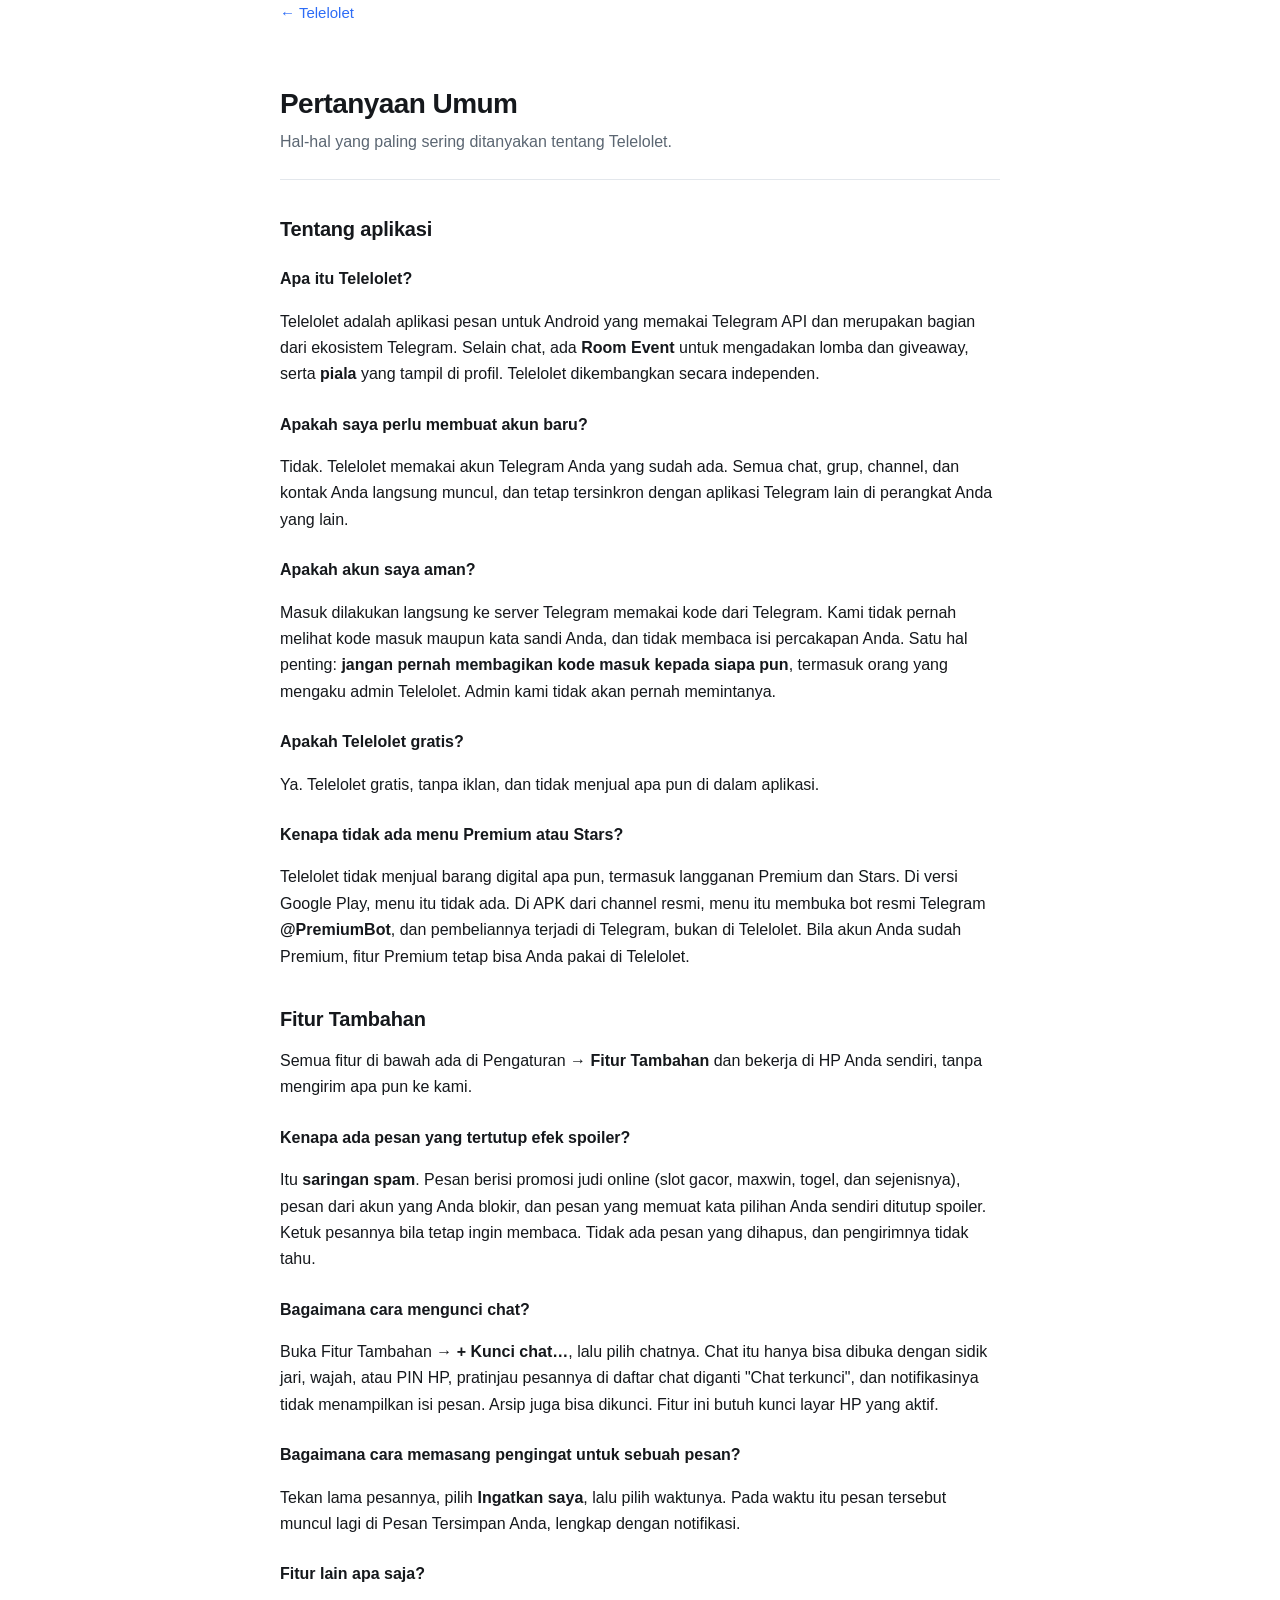
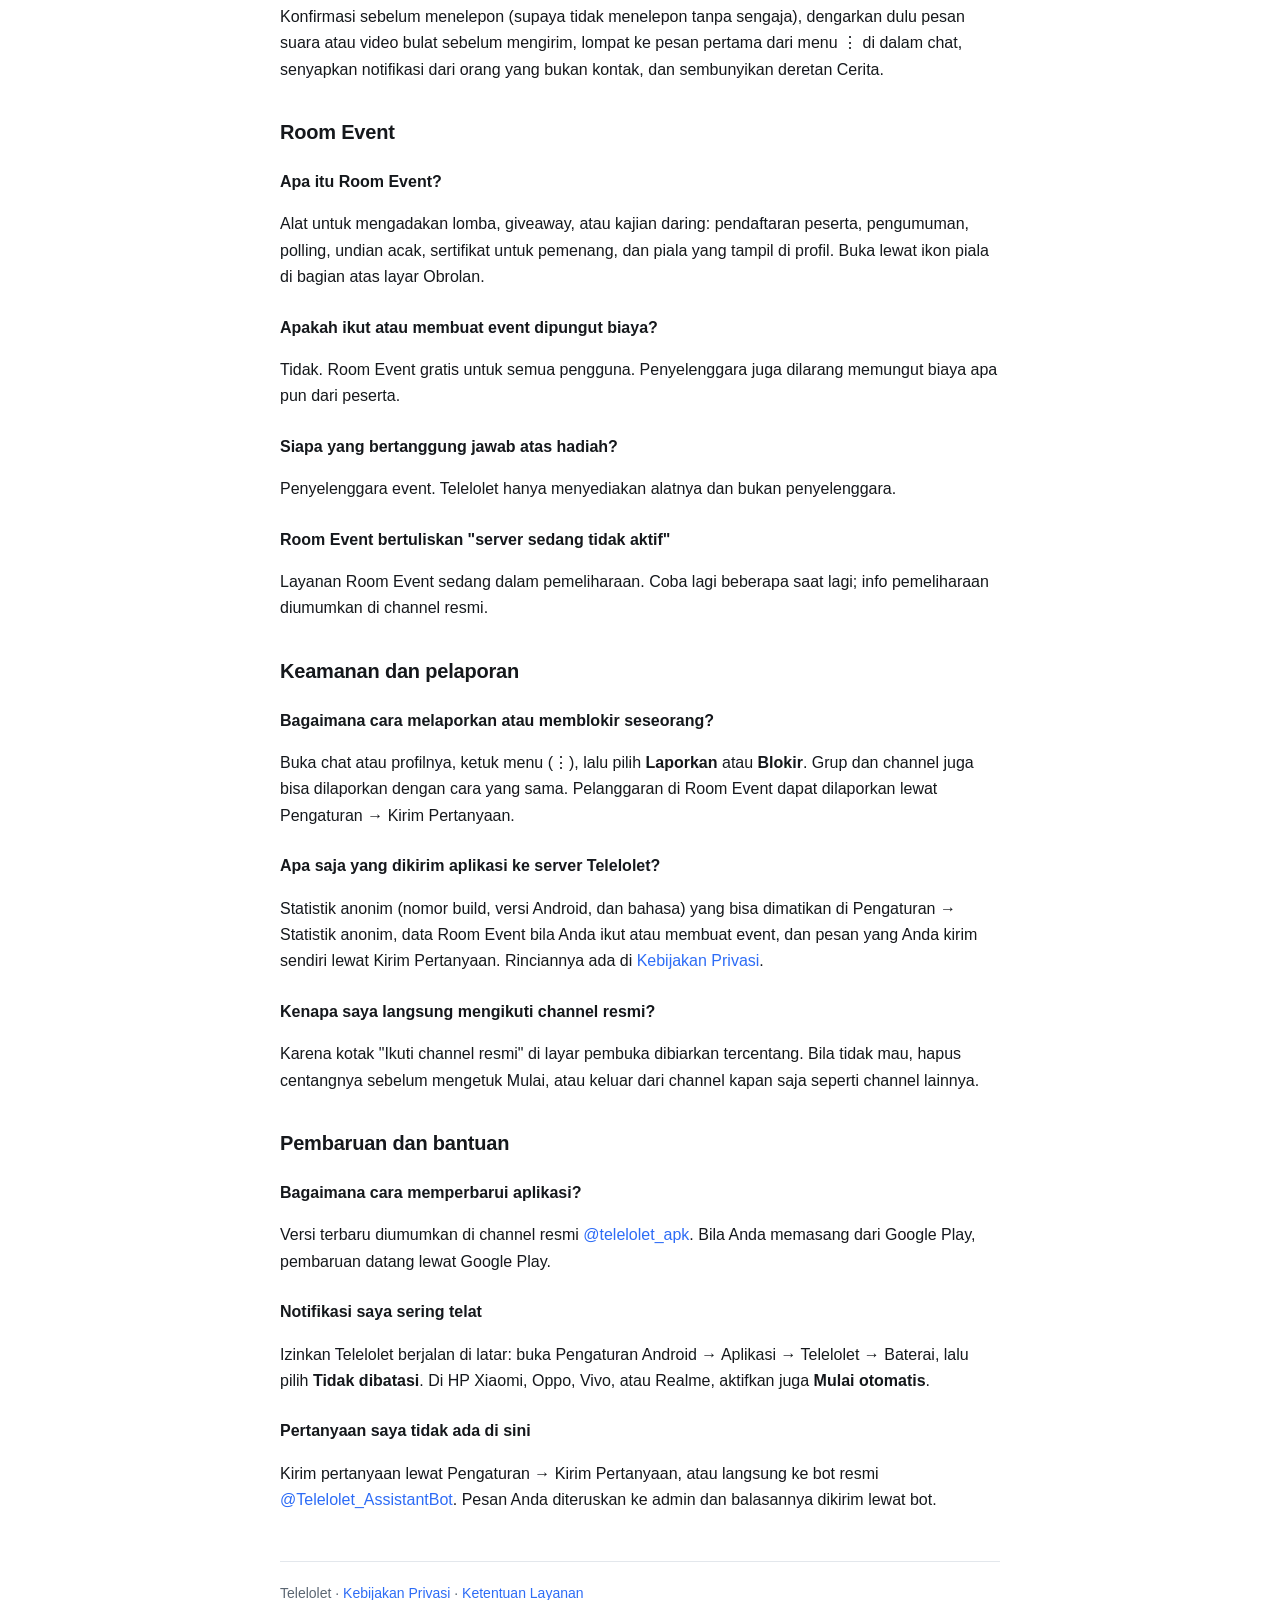
==== faq.html @ deda18d4 "Perbarui kebijakan, ketentuan, dan FAQ: Fitur Tambahan, ikut channel, tanpa Market Co-Authored-By: C" ====
<!doctype html>
<html lang="id">
<head>
<meta charset="utf-8">
<meta name="viewport" content="width=device-width, initial-scale=1">
<title>Pertanyaan Umum — Telelolet</title>
<meta name="description" content="Pertanyaan yang sering diajukan tentang aplikasi Telelolet untuk Android.">
<link rel="stylesheet" href="style.css">
</head>
<body>
<div class="wrap">

<a class="back" href="./">← Telelolet</a>

<header>
  <h1>Pertanyaan Umum</h1>
  <p class="lede">Hal-hal yang paling sering ditanyakan tentang Telelolet.</p>
</header>

<h2>Tentang aplikasi</h2>

<h3>Apa itu Telelolet?</h3>
<p>Telelolet adalah aplikasi pesan untuk Android yang memakai Telegram API dan merupakan
bagian dari ekosistem Telegram. Selain chat, ada <strong>Room Event</strong> untuk
mengadakan lomba dan giveaway, serta <strong>piala</strong> yang tampil di profil.
Telelolet dikembangkan secara independen.</p>

<h3>Apakah saya perlu membuat akun baru?</h3>
<p>Tidak. Telelolet memakai akun Telegram Anda yang sudah ada. Semua chat, grup,
channel, dan kontak Anda langsung muncul, dan tetap tersinkron dengan aplikasi Telegram
lain di perangkat Anda yang lain.</p>

<h3>Apakah akun saya aman?</h3>
<p>Masuk dilakukan langsung ke server Telegram memakai kode dari Telegram. Kami tidak
pernah melihat kode masuk maupun kata sandi Anda, dan tidak membaca isi percakapan Anda.
Satu hal penting: <strong>jangan pernah membagikan kode masuk kepada siapa pun</strong>,
termasuk orang yang mengaku admin Telelolet. Admin kami tidak akan pernah memintanya.</p>

<h3>Apakah Telelolet gratis?</h3>
<p>Ya. Telelolet gratis, tanpa iklan, dan tidak menjual apa pun di dalam aplikasi.</p>

<h3>Kenapa tidak ada menu Premium atau Stars?</h3>
<p>Telelolet tidak menjual barang digital apa pun, termasuk langganan Premium dan
Stars. Di versi Google Play, menu itu tidak ada. Di APK dari channel resmi, menu itu
membuka bot resmi Telegram <strong>@PremiumBot</strong>, dan pembeliannya terjadi di
Telegram, bukan di Telelolet. Bila akun Anda sudah Premium, fitur Premium tetap bisa
Anda pakai di Telelolet.</p>

<h2>Fitur Tambahan</h2>

<p>Semua fitur di bawah ada di Pengaturan → <strong>Fitur Tambahan</strong> dan
bekerja di HP Anda sendiri, tanpa mengirim apa pun ke kami.</p>

<h3>Kenapa ada pesan yang tertutup efek spoiler?</h3>
<p>Itu <strong>saringan spam</strong>. Pesan berisi promosi judi online (slot gacor,
maxwin, togel, dan sejenisnya), pesan dari akun yang Anda blokir, dan pesan yang memuat
kata pilihan Anda sendiri ditutup spoiler. Ketuk pesannya bila tetap ingin membaca.
Tidak ada pesan yang dihapus, dan pengirimnya tidak tahu.</p>

<h3>Bagaimana cara mengunci chat?</h3>
<p>Buka Fitur Tambahan → <strong>+ Kunci chat…</strong>, lalu pilih chatnya. Chat itu
hanya bisa dibuka dengan sidik jari, wajah, atau PIN HP, pratinjau pesannya di daftar
chat diganti "Chat terkunci", dan notifikasinya tidak menampilkan isi pesan. Arsip juga
bisa dikunci. Fitur ini butuh kunci layar HP yang aktif.</p>

<h3>Bagaimana cara memasang pengingat untuk sebuah pesan?</h3>
<p>Tekan lama pesannya, pilih <strong>Ingatkan saya</strong>, lalu pilih waktunya.
Pada waktu itu pesan tersebut muncul lagi di Pesan Tersimpan Anda, lengkap dengan
notifikasi.</p>

<h3>Fitur lain apa saja?</h3>
<p>Konfirmasi sebelum menelepon (supaya tidak menelepon tanpa sengaja), dengarkan dulu
pesan suara atau video bulat sebelum mengirim, lompat ke pesan pertama dari menu ⋮
di dalam chat, senyapkan notifikasi dari orang yang bukan kontak, dan sembunyikan
deretan Cerita.</p>

<h2>Room Event</h2>

<h3>Apa itu Room Event?</h3>
<p>Alat untuk mengadakan lomba, giveaway, atau kajian daring: pendaftaran peserta,
pengumuman, polling, undian acak, sertifikat untuk pemenang, dan piala yang tampil di
profil. Buka lewat ikon piala di bagian atas layar Obrolan.</p>

<h3>Apakah ikut atau membuat event dipungut biaya?</h3>
<p>Tidak. Room Event gratis untuk semua pengguna. Penyelenggara juga dilarang memungut
biaya apa pun dari peserta.</p>

<h3>Siapa yang bertanggung jawab atas hadiah?</h3>
<p>Penyelenggara event. Telelolet hanya menyediakan alatnya dan bukan penyelenggara.</p>

<h3>Room Event bertuliskan "server sedang tidak aktif"</h3>
<p>Layanan Room Event sedang dalam pemeliharaan. Coba lagi beberapa saat lagi; info
pemeliharaan diumumkan di channel resmi.</p>

<h2>Keamanan dan pelaporan</h2>

<h3>Bagaimana cara melaporkan atau memblokir seseorang?</h3>
<p>Buka chat atau profilnya, ketuk menu (⋮), lalu pilih <strong>Laporkan</strong> atau
<strong>Blokir</strong>. Grup dan channel juga bisa dilaporkan dengan cara yang sama.
Pelanggaran di Room Event dapat dilaporkan lewat Pengaturan → Kirim Pertanyaan.</p>

<h3>Apa saja yang dikirim aplikasi ke server Telelolet?</h3>
<p>Statistik anonim (nomor build, versi Android, dan bahasa) yang bisa dimatikan di
Pengaturan → Statistik anonim, data Room Event bila Anda ikut atau membuat event, dan
pesan yang Anda kirim sendiri lewat Kirim Pertanyaan. Rinciannya ada di
<a href="privacy.html">Kebijakan Privasi</a>.</p>

<h3>Kenapa saya langsung mengikuti channel resmi?</h3>
<p>Karena kotak "Ikuti channel resmi" di layar pembuka dibiarkan tercentang. Bila
tidak mau, hapus centangnya sebelum mengetuk Mulai, atau keluar dari channel kapan
saja seperti channel lainnya.</p>

<h2>Pembaruan dan bantuan</h2>

<h3>Bagaimana cara memperbarui aplikasi?</h3>
<p>Versi terbaru diumumkan di channel resmi
<a href="https://t.me/telelolet_apk" rel="noopener">@telelolet_apk</a>. Bila Anda
memasang dari Google Play, pembaruan datang lewat Google Play.</p>

<h3>Notifikasi saya sering telat</h3>
<p>Izinkan Telelolet berjalan di latar: buka Pengaturan Android → Aplikasi → Telelolet →
Baterai, lalu pilih <strong>Tidak dibatasi</strong>. Di HP Xiaomi, Oppo, Vivo, atau
Realme, aktifkan juga <strong>Mulai otomatis</strong>.</p>

<h3>Pertanyaan saya tidak ada di sini</h3>
<p>Kirim pertanyaan lewat Pengaturan → Kirim Pertanyaan, atau langsung ke bot resmi
<a href="https://t.me/Telelolet_AssistantBot" rel="noopener">@Telelolet_AssistantBot</a>.
Pesan Anda diteruskan ke admin dan balasannya dikirim lewat bot.</p>

<footer>
  Telelolet · <a href="privacy.html">Kebijakan Privasi</a> ·
  <a href="terms.html">Ketentuan Layanan</a>
</footer>

</div>
</body>
</html>
---- style.css ----
:root {
  --bg: #ffffff;
  --surface: #f6f7f9;
  --text: #15181c;
  --muted: #5b6672;
  --line: #e3e7ec;
  --accent: #2d6cf6;
}
@media (prefers-color-scheme: dark) {
  :root:not([data-theme="light"]) {
    --bg: #0f1419;
    --surface: #171c22;
    --text: #e7ecf2;
    --muted: #9aa7b4;
    --line: #262d36;
    --accent: #5b92ff;
  }
}
:root[data-theme="dark"] {
  --bg: #0f1419;
  --surface: #171c22;
  --text: #e7ecf2;
  --muted: #9aa7b4;
  --line: #262d36;
  --accent: #5b92ff;
}

* { box-sizing: border-box; }

body {
  margin: 0;
  padding: 0 16px 64px;
  background: var(--bg);
  color: var(--text);
  font: 16px/1.65 -apple-system, BlinkMacSystemFont, "Segoe UI", Roboto, Helvetica, Arial, sans-serif;
  -webkit-text-size-adjust: 100%;
}

.wrap { max-width: 720px; margin: 0 auto; }

header {
  padding: 40px 0 24px;
  border-bottom: 1px solid var(--line);
  margin-bottom: 32px;
}

h1 { font-size: 28px; line-height: 1.25; margin: 0 0 8px; letter-spacing: -0.02em; }
h2 { font-size: 20px; line-height: 1.3; margin: 36px 0 12px; letter-spacing: -0.01em; }
h3 { font-size: 16px; margin: 24px 0 8px; }

.lede { color: var(--muted); margin: 0; }
.updated { color: var(--muted); font-size: 14px; margin: 12px 0 0; }

a { color: var(--accent); text-decoration: none; }
a:hover { text-decoration: underline; }

ul, ol { padding-left: 22px; }
li { margin: 6px 0; }

.card {
  background: var(--surface);
  border: 1px solid var(--line);
  border-radius: 14px;
  padding: 18px 20px;
  margin: 20px 0;
}

.card h2, .card h3 { margin-top: 0; }

.nav { display: flex; flex-wrap: wrap; gap: 10px; margin-top: 20px; }
.nav a {
  display: inline-block;
  padding: 11px 18px;
  background: var(--surface);
  border: 1px solid var(--line);
  border-radius: 10px;
  color: var(--text);
  font-weight: 600;
  font-size: 15px;
}
.nav a:hover { border-color: var(--accent); text-decoration: none; }

footer {
  margin-top: 48px;
  padding-top: 20px;
  border-top: 1px solid var(--line);
  color: var(--muted);
  font-size: 14px;
}

code {
  background: var(--surface);
  border: 1px solid var(--line);
  border-radius: 5px;
  padding: 1px 5px;
  font-size: 0.9em;
}

.back { display: inline-block; margin-bottom: 20px; font-size: 15px; }
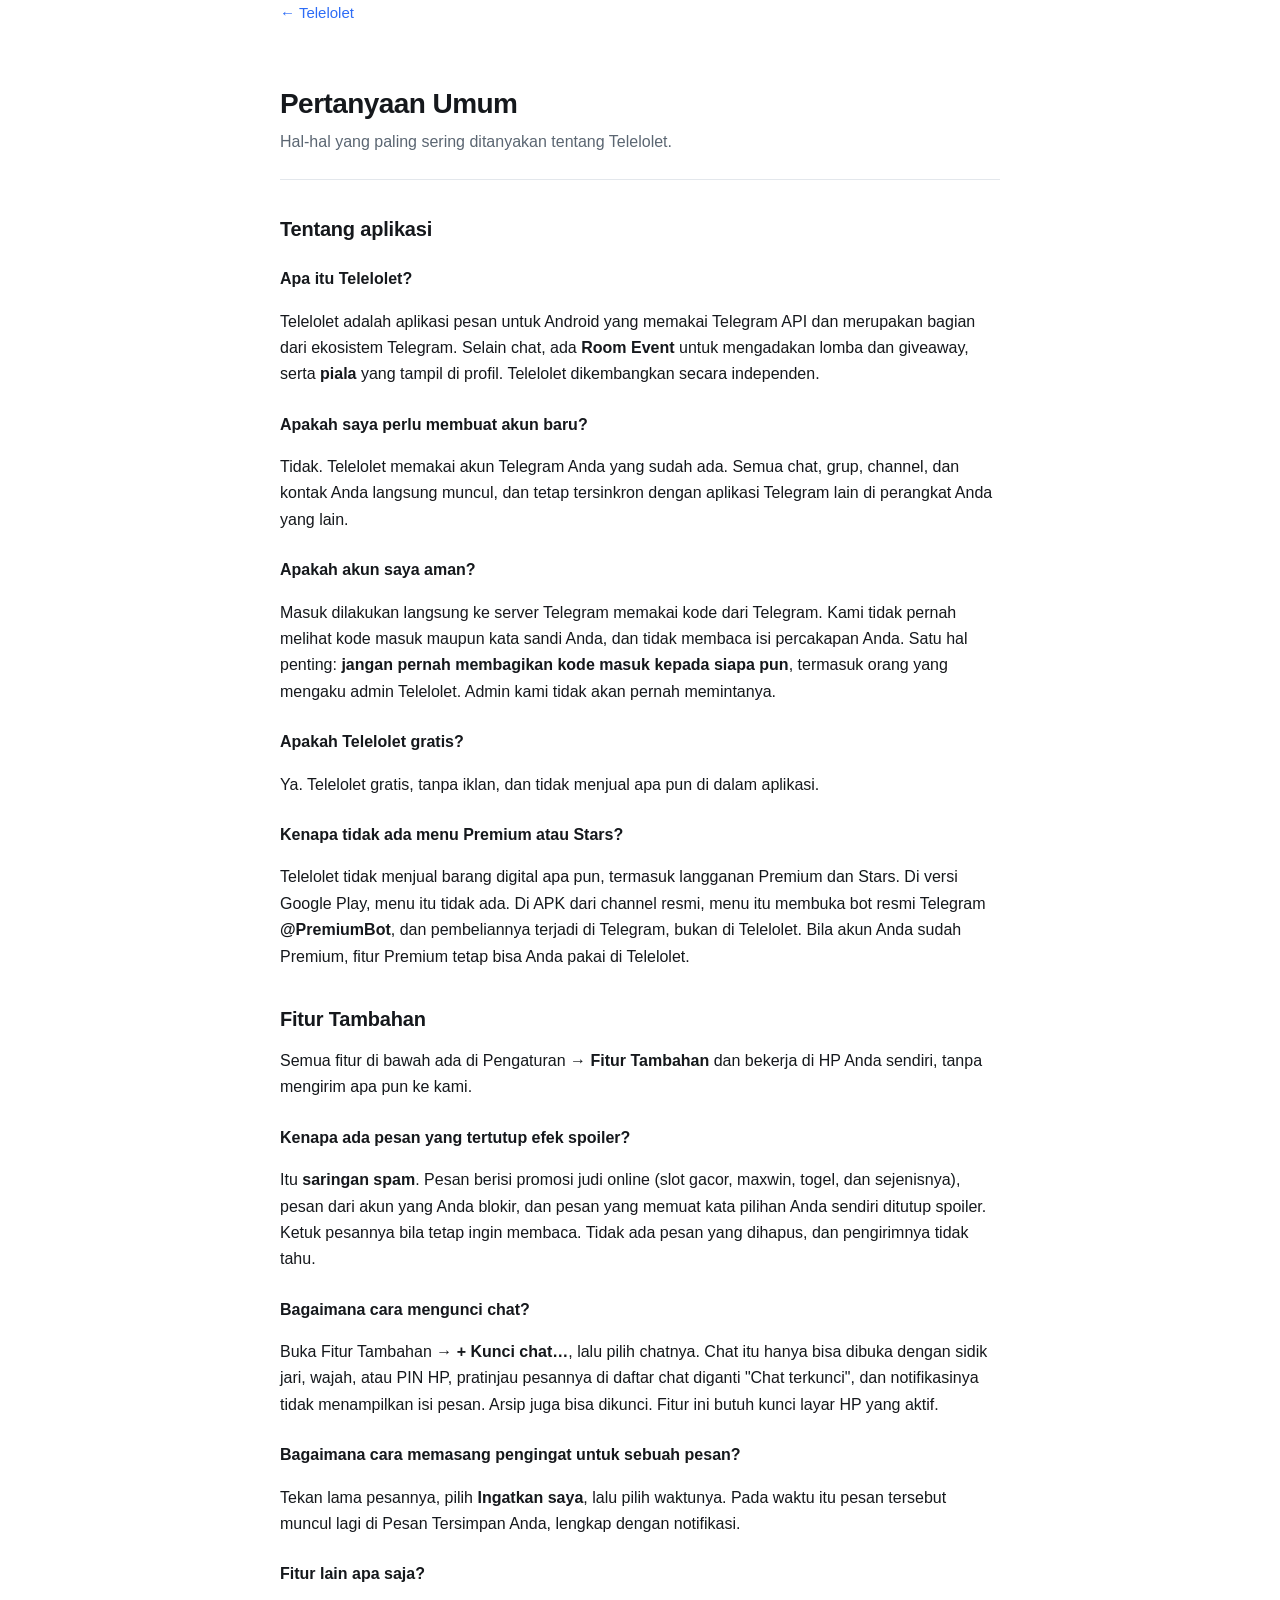
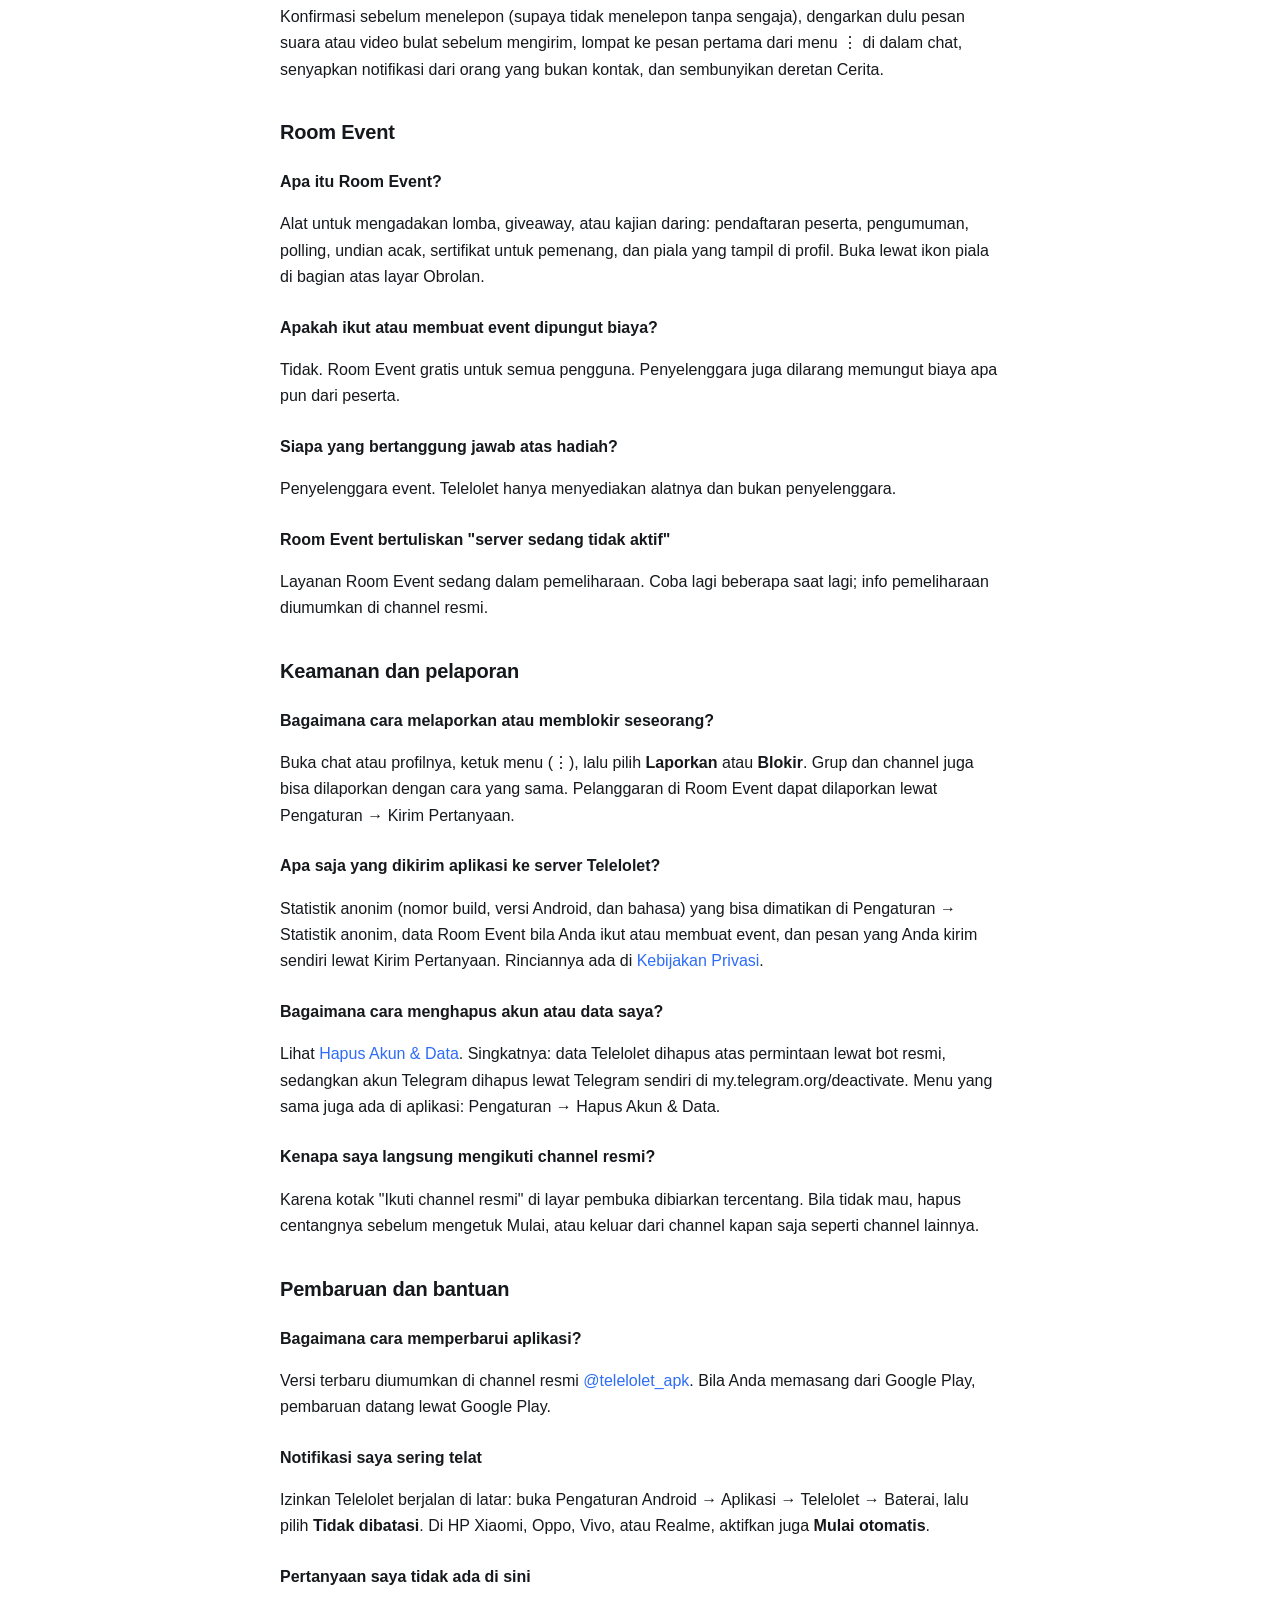
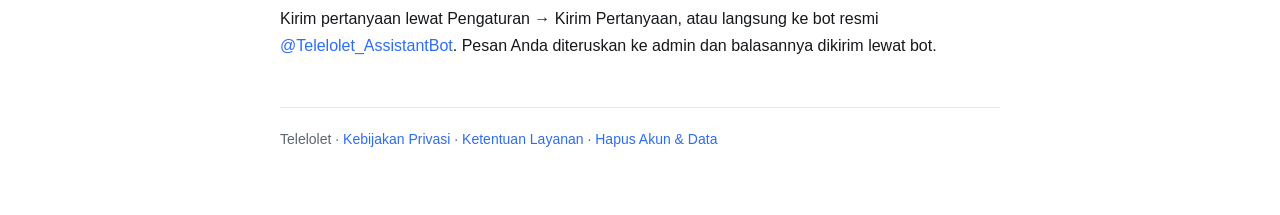
==== commit 18e47b4f: "Halaman Hapus Akun & Data; kebijakan privasi diperjelas Co-Authored-By: Claude Opus 5.5 <noreply@ant" ====
--- a/faq.html
+++ b/faq.html
@@ -105,6 +105,12 @@
 pesan yang Anda kirim sendiri lewat Kirim Pertanyaan. Rinciannya ada di
 <a href="privacy.html">Kebijakan Privasi</a>.</p>
 
+<h3>Bagaimana cara menghapus akun atau data saya?</h3>
+<p>Lihat <a href="hapus-akun.html">Hapus Akun &amp; Data</a>. Singkatnya: data Telelolet
+dihapus atas permintaan lewat bot resmi, sedangkan akun Telegram dihapus lewat
+Telegram sendiri di my.telegram.org/deactivate. Menu yang sama juga ada di aplikasi:
+Pengaturan → Hapus Akun &amp; Data.</p>
+
 <h3>Kenapa saya langsung mengikuti channel resmi?</h3>
 <p>Karena kotak "Ikuti channel resmi" di layar pembuka dibiarkan tercentang. Bila
 tidak mau, hapus centangnya sebelum mengetuk Mulai, atau keluar dari channel kapan
@@ -129,7 +135,7 @@
 
 <footer>
   Telelolet · <a href="privacy.html">Kebijakan Privasi</a> ·
-  <a href="terms.html">Ketentuan Layanan</a>
+  <a href="terms.html">Ketentuan Layanan</a> · <a href="hapus-akun.html">Hapus Akun &amp; Data</a>
 </footer>
 
 </div>
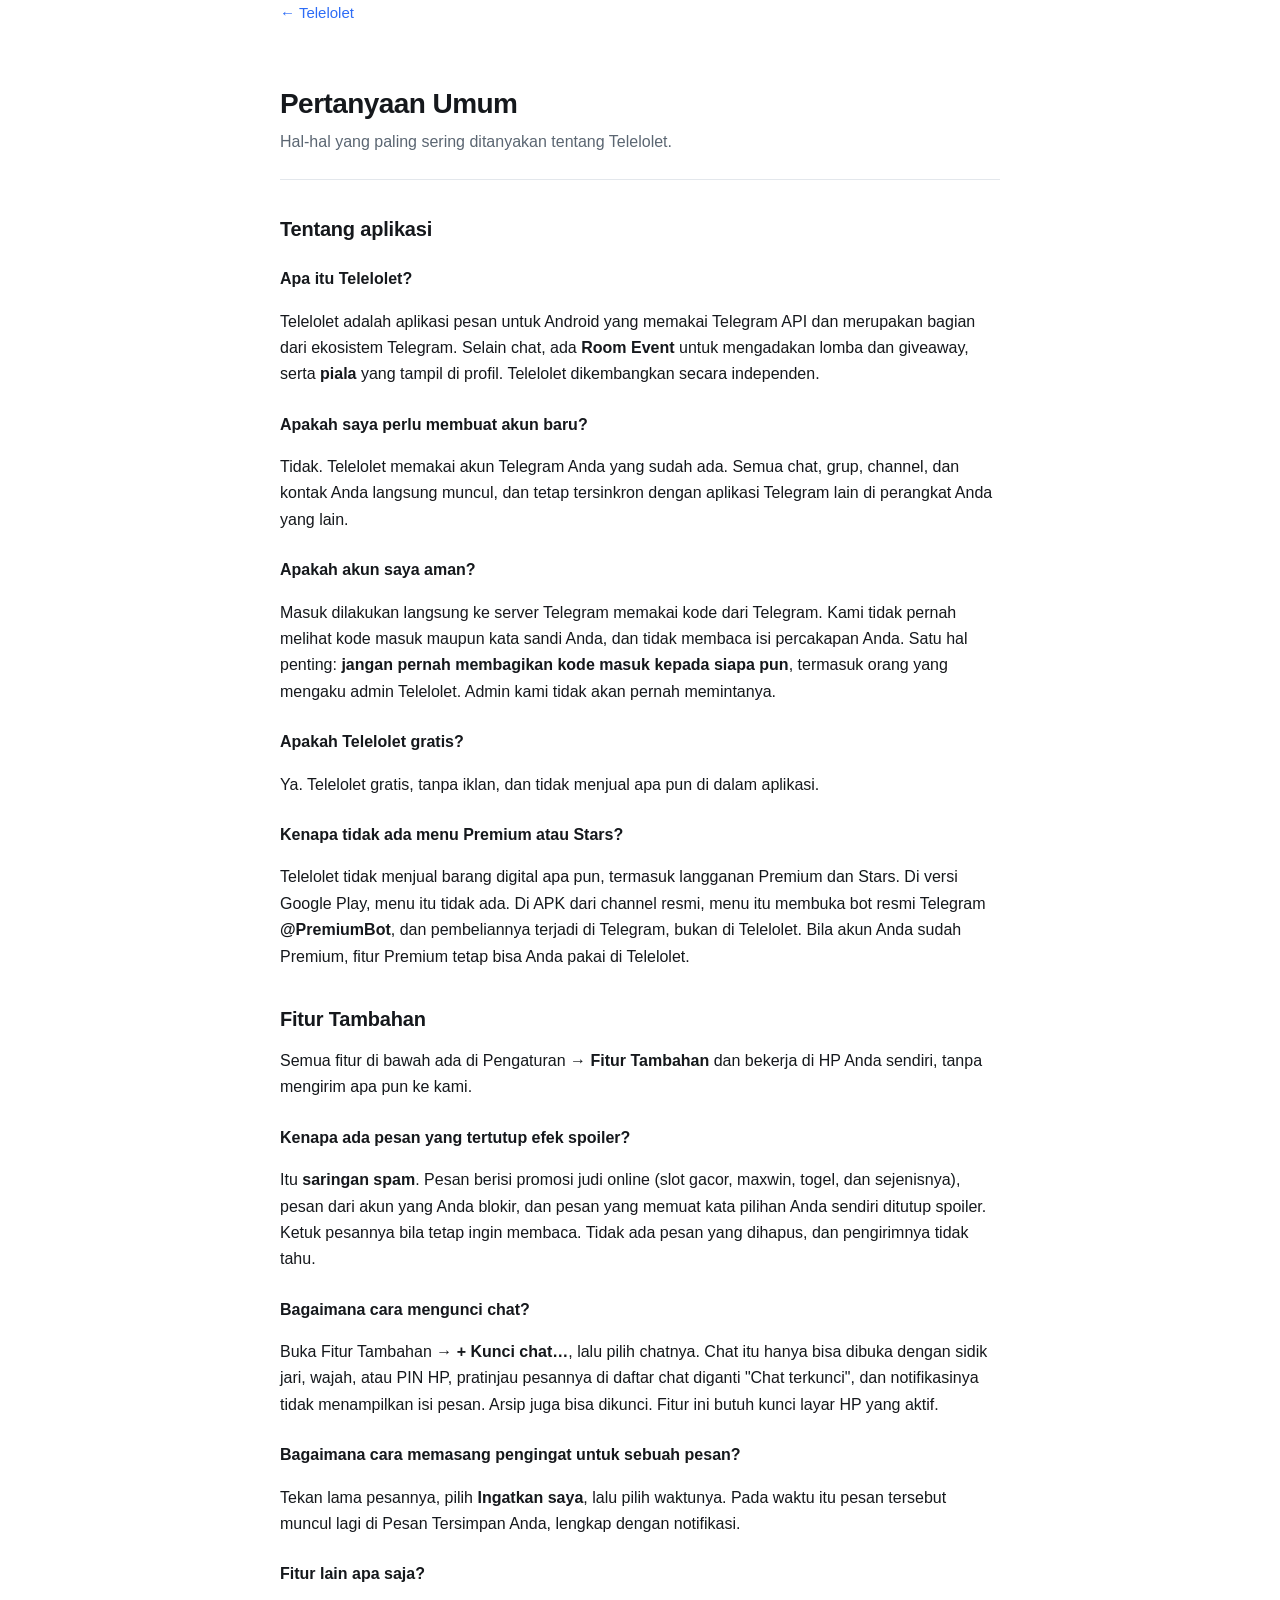
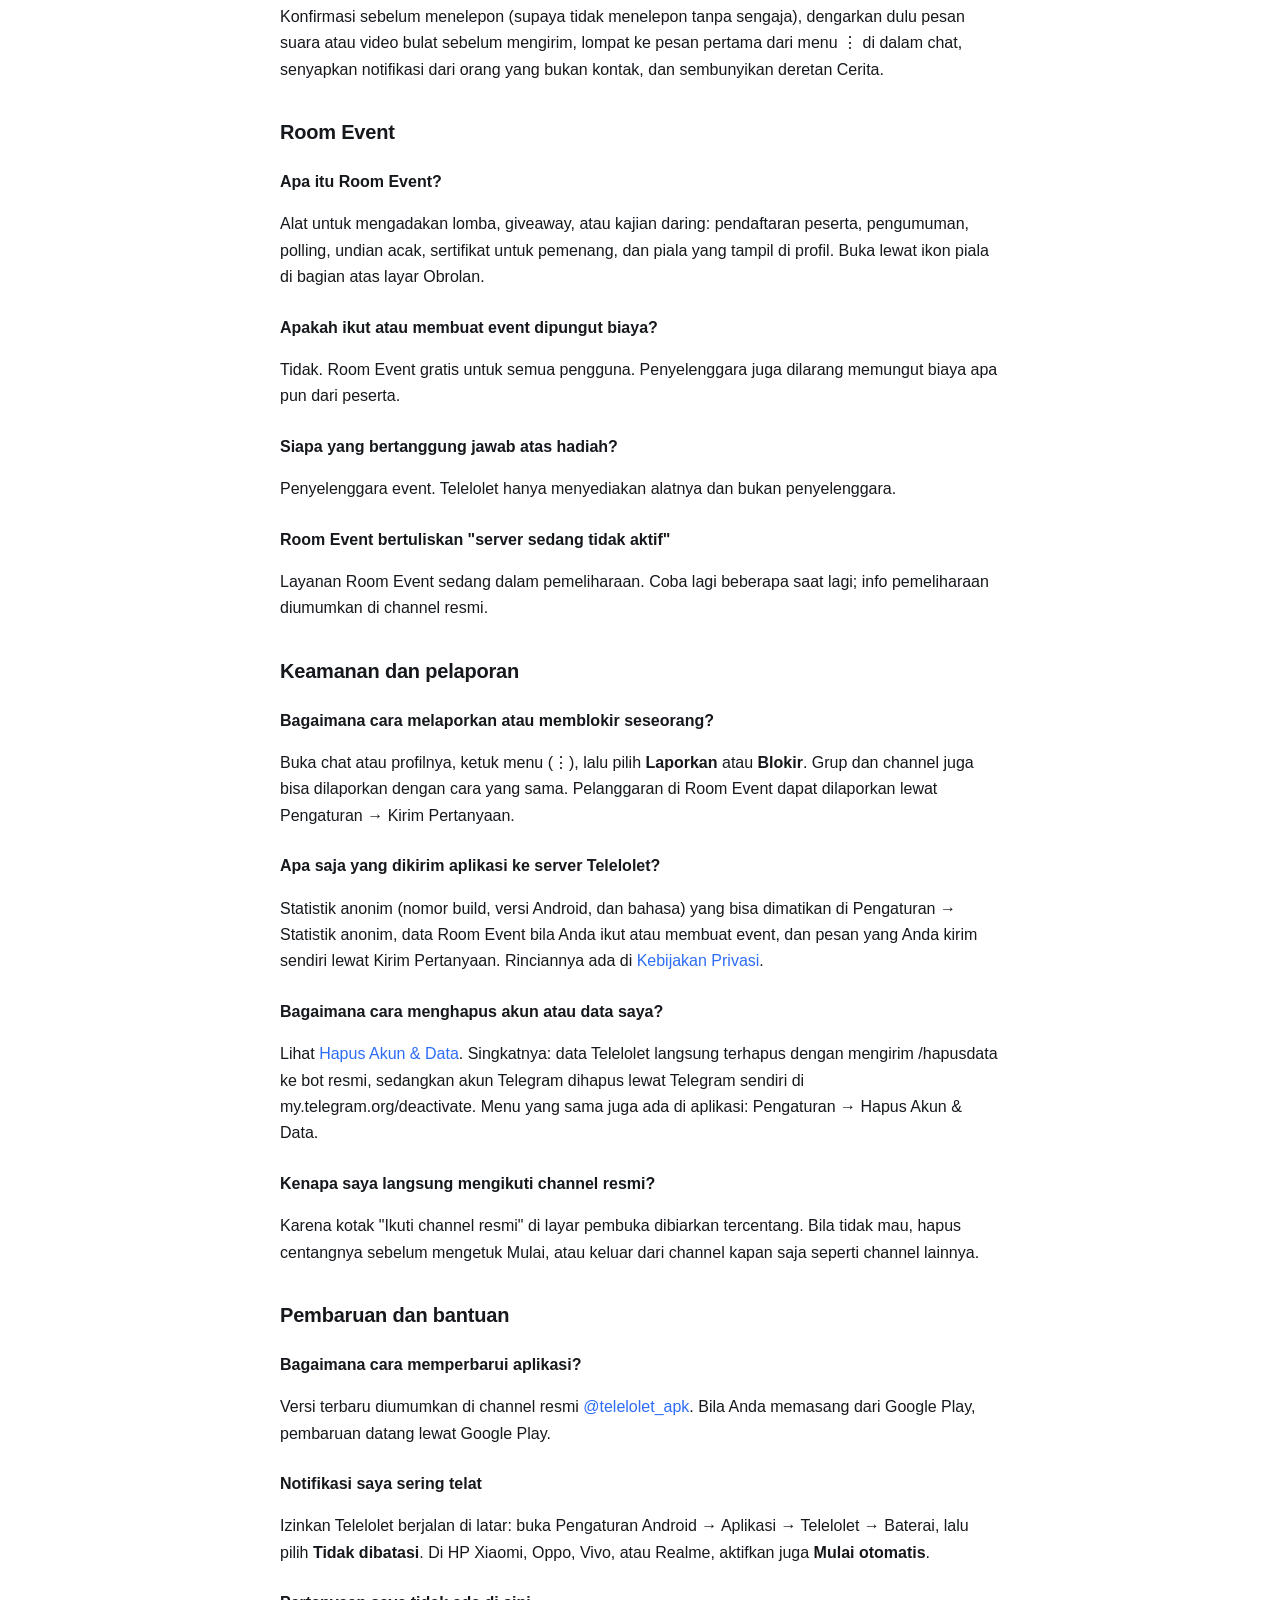
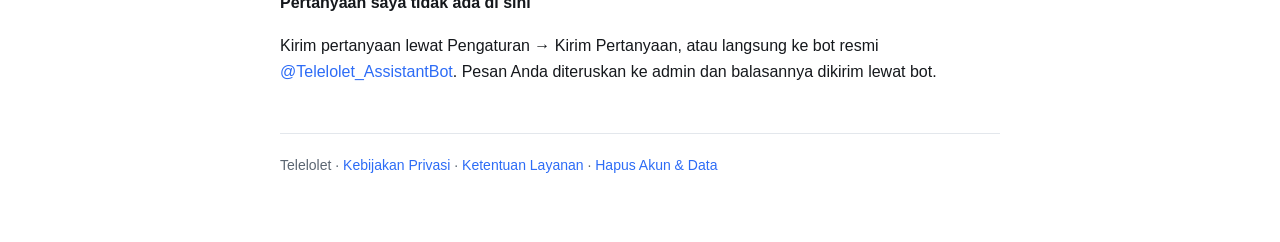
==== commit 161f9f6b: "Hapus data langsung lewat /hapusdata Co-Authored-By: Claude Opus 5.5 <noreply@anthropic.com> Claude-" ====
--- a/faq.html
+++ b/faq.html
@@ -107,7 +107,7 @@
 
 <h3>Bagaimana cara menghapus akun atau data saya?</h3>
 <p>Lihat <a href="hapus-akun.html">Hapus Akun &amp; Data</a>. Singkatnya: data Telelolet
-dihapus atas permintaan lewat bot resmi, sedangkan akun Telegram dihapus lewat
+langsung terhapus dengan mengirim /hapusdata ke bot resmi, sedangkan akun Telegram dihapus lewat
 Telegram sendiri di my.telegram.org/deactivate. Menu yang sama juga ada di aplikasi:
 Pengaturan → Hapus Akun &amp; Data.</p>
 
